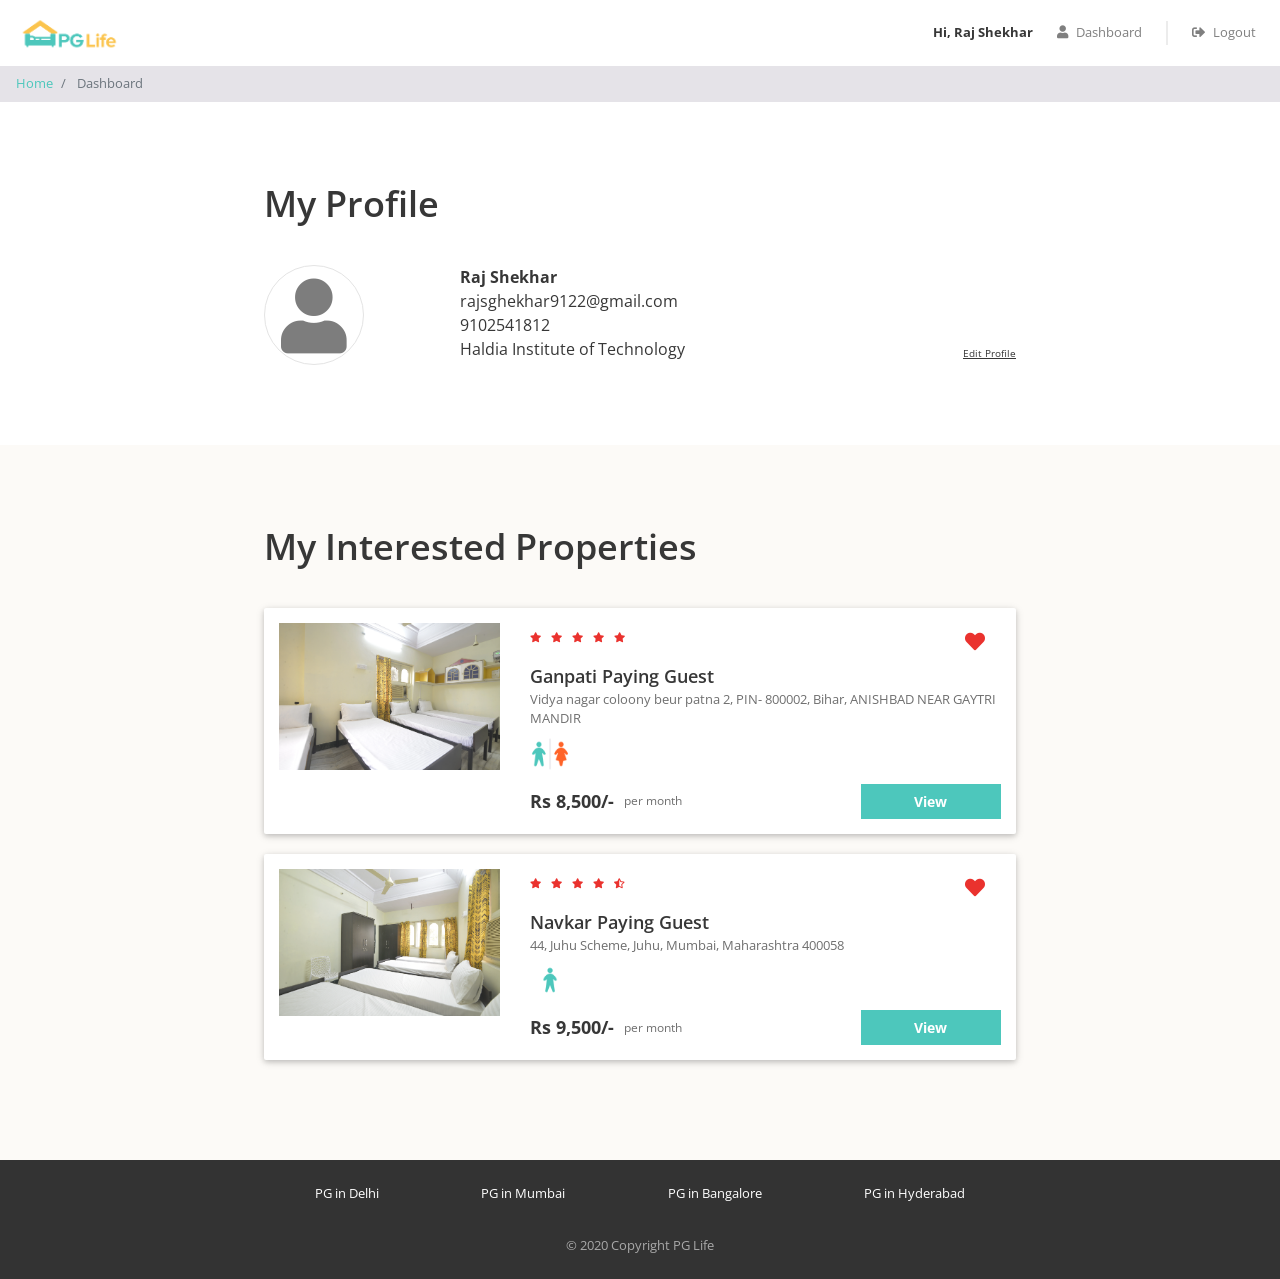
==== dashboard.html @ 9e071aa1 "Initial commit" ====
<!DOCTYPE html>
<html lang="en">

<head>
    <meta name="viewport" content="width=device-width, initial-scale=1">
    <title>Dashboard | PG Life</title>

    <link href="css/bootstrap.min.css" rel="stylesheet" />
    <link href="https://use.fontawesome.com/releases/v5.11.2/css/all.css" rel="stylesheet" />
    <link href="https://fonts.googleapis.com/css2?family=Open+Sans:ital,wght@0,300;0,400;0,600;0,700;0,800;1,300;1,400;1,600;1,700;1,800&display=swap" rel="stylesheet" />
    <link href="css/common.css" rel="stylesheet" />
    <link href="css/dashboard.css" rel="stylesheet" />
</head>

<body>
<div class="header sticky-top">
        <nav class="navbar navbar-expand-md navbar-light">
            <a class="navbar-brand" href="index.html">
                <img src="img/logo.png" />
            </a>
            <button class="navbar-toggler" type="button" data-toggle="collapse" data-target="#my-navbar">
                <span class="navbar-toggler-icon"></span>
            </button>

            <div class="collapse navbar-collapse justify-content-end" id="my-navbar">
                <ul class="navbar-nav">
                    <div class='nav-name'>
                        Hi, Raj Shekhar
                    </div>
                    <li class="nav-item">
                        <a class="nav-link" href="dashboard.html">
                            <i class="fas fa-user"></i>Dashboard
                        </a>
                    </li>
                    <div class="nav-vl"></div>
                    <li class="nav-item">
                        <a class="nav-link" href="#">
                            <i class="fas fa-sign-out-alt"></i>Logout
                        </a>
                    </li>
                </ul>
            </div>
        </nav>
    </div>

    <div id="loading">
    </div>

    <nav aria-label="breadcrumb">
        <ol class="breadcrumb py-2">
            <li class="breadcrumb-item">
                <a href="index.html">Home</a>
            </li>
            <li class="breadcrumb-item active" aria-current="page">
                Dashboard
            </li>
        </ol>
    </nav>

    <div class="my-profile page-container">
        <h1>My Profile</h1>
        <div class="row">
            <div class="col-md-3 profile-img-container">
                <i class="fas fa-user profile-img"></i>
            </div>
            <div class="col-md-9">
                <div class="row no-gutters justify-content-between align-items-end">
                    <div class="profile">
                        <div class="name">Raj Shekhar</div>
                        <div class="email">rajsghekhar9122@gmail.com</div>
                        <div class="phone">9102541812</div>
                        <div class="college">Haldia Institute of Technology</div>
                    </div>
                    <div class="edit">
                        <div class="edit-profile">Edit Profile</div>
                    </div>
                </div>
            </div>
        </div>
    </div>

    <div class="my-interested-properties">
        <div class="page-container">
            <h1>My Interested Properties</h1>

            <div class="property-card property-id-1 row">
                <div class="image-container col-md-4">
                    <img src="img/properties/1/eace7b9114fd6046.jpg" />
                </div>
                <div class="content-container col-md-8">
                    <div class="row no-gutters justify-content-between">
                        <div class="star-container" title="4.8">
                            <i class="fas fa-star"></i>
                            <i class="fas fa-star"></i>
                            <i class="fas fa-star"></i>
                            <i class="fas fa-star"></i>
                            <i class="fas fa-star"></i>
                        </div>
                        <div class="interested-container">
                            <i class="is-interested-image fas fa-heart" property_id="1"></i>
                        </div>
                    </div>
                    <div class="detail-container">
                        <div class="property-name">Ganpati Paying Guest</div>
                        <div class="property-address">Vidya nagar coloony beur patna 2, PIN- 800002, Bihar, ANISHBAD NEAR GAYTRI MANDIR</div>
                        <div class="property-gender">
                            <img src="img/unisex.png">
                        </div>
                    </div>
                    <div class="row no-gutters">
                        <div class="rent-container col-6">
                            <div class="rent">Rs 8,500/-</div>
                            <div class="rent-unit">per month</div>
                        </div>
                        <div class="button-container col-6">
                            <a href="property_detail.html" class="btn btn-primary">View</a>
                        </div>
                    </div>
                </div>
            </div>

            <div class="property-card property-id-2 row">
                <div class="image-container col-md-4">
                    <img src="img/properties/1/1d4f0757fdb86d5f.jpg" />
                </div>
                <div class="content-container col-md-8">
                    <div class="row no-gutters justify-content-between">
                        <div class="star-container" title="4.5">
                            <i class="fas fa-star"></i>
                            <i class="fas fa-star"></i>
                            <i class="fas fa-star"></i>
                            <i class="fas fa-star"></i>
                            <i class="fas fa-star-half-alt"></i>
                        </div>
                        <div class="interested-container">
                            <i class="is-interested-image fas fa-heart" property_id="2"></i>
                        </div>
                    </div>
                    <div class="detail-container">
                        <div class="property-name">Navkar Paying Guest</div>
                        <div class="property-address">44, Juhu Scheme, Juhu, Mumbai, Maharashtra 400058</div>
                        <div class="property-gender">
                            <img src="img/male.png">
                        </div>
                    </div>
                    <div class="row no-gutters">
                        <div class="rent-container col-6">
                            <div class="rent">Rs 9,500/-</div>
                            <div class="rent-unit">per month</div>
                        </div>
                        <div class="button-container col-6">
                            <a href="property_detail.html" class="btn btn-primary">View</a>
                        </div>
                    </div>
                </div>
            </div>


        </div>
    </div>

    <div class="footer">
        <div class="page-container footer-container">
            <div class="footer-cities">
                <div class="footer-city">
                    <a href="property_list.html">PG in Delhi</a>
                </div>
                <div class="footer-city">
                    <a href="property_list.html">PG in Mumbai</a>
                </div>
                <div class="footer-city">
                    <a href="property_list.html">PG in Bangalore</a>
                </div>
                <div class="footer-city">
                    <a href="property_list.html">PG in Hyderabad</a>
                </div>
            </div>
            <div class="footer-copyright">© 2020 Copyright PG Life </div>
        </div>
    </div>

    <script type="text/javascript" src="js/jquery.js"></script>
    <script type="text/javascript" src="js/bootstrap.min.js"></script>
</body>

</html>
---- css/common.css ----
* {
    box-sizing: border-box;
    font-family: 'Open Sans', sans-serif;
}

body {
    color: #373737;
    font-size: 16px;
    position: relative;
}

h1,
h2,
h3,
h4,
h5,
h6 {
    font-weight: 600;
}

h1 {
    font-size: 36px;
    margin-bottom: 40px;
}

@media (max-width: 768px) {
    h1 {
        font-size: 28px;
    }
}

h3 {
    font-size: 24px;
    margin-bottom: 12px;
}

h5 {
    font-size: 16px;
    margin-bottom: 10px;
}

.btn-primary,
.btn-warning,
.btn-danger {
    color: white;
    font-weight: bold;
}

.input-group .input-group-text i {
    width: 14px;
}

input[type="radio"] {
    position: relative;
    top: 1px;
}

.breadcrumb {
    background-color: #e5e3e8;
    font-size: 13px;
    border-radius: 0px;
    margin-bottom: 0px;
}

.container {
    max-width: 920px;
    padding: 0px 20px;
}

.page-container {
    max-width: 800px;
    padding: 80px 24px;
    margin: auto;
}

@media (max-width: 768px) {
    .page-container {
        padding: 64px 24px;
    }
}

.white {
    color: #ffffff;
}

#loading {
    display: none;
    background-color: #666666;
    background-image: url("../img/progress_spinner.gif");
    background-repeat: no-repeat;
    background-position: center;
    opacity: 0.4;
    position: fixed;
    top: 0px;
    right: 0px;
    width: 100%;
    height: 100%;
    z-index: 10000000;
}

/* Login Modal */
#login-modal .modal-dialog {
    width: 350px;
    margin: auto;
}

.modal-footer {
    background-color: #f4f4f4;
    justify-content: center;
}

/* Header */
.header {
    background-color: white;
    font-size: 13px;
}

.header .navbar .navbar-brand img {
    height: 40px;
}

.header .navbar .nav-item i {
    margin-right: 8px;
}

.header .nav-vl {
    border-left: 2px solid #d6d6d678;
    height: 24px;
    margin: auto 16px;
    display: block;
}

@media(max-width:768px) {
    .header .nav-vl {
        display: none;
    }
}

.header .nav-name {
    font-weight: bold;
    margin: auto 16px;
}

@media(max-width:768px) {
    .header .nav-name {
        margin: 8px 0px
    }
}

/* Footer */
.footer {
    background-color: #333333;
    font-size: 13px;
}

.footer-container {
    padding: 24px;
}

.footer-cities {
    display: flex;
    flex-wrap: wrap;
    justify-content: space-around;
}

.footer-city {
    margin-bottom: 8px;
    text-align: center;
}

@media(max-width:768px) {
    .footer-city {
        width: 100%;
    }
}

.footer-city a {
    color: #ffffff;
}

.footer-copyright {
    color: #a9a9a9;
    text-align: center;
    padding-top: 24px;
}
---- css/dashboard.css ----
@media (max-width: 768px) {
    .profile-img-container {
        text-align: center;
        padding-bottom: 32px;
    }
}

.profile-img {
    color: #7d7d7d;
    font-size: 75px;
    text-align: center;
    border: 1px solid #e4e4e4;
    border-radius: 50%;
    height: 100px;
    width: 100px;
    line-height: 100px;
}

.profile .name {
    font-weight: bold;
}

.edit-profile {
    font-size: 10px;
    text-decoration: underline;
    cursor: pointer;
}

.my-interested-properties {
    background-color: #fcfaf7;
}

.property-card {
    background-color: #ffffff;
    border-radius: 2px;
    padding: 15px 0px;
    margin: 20px auto;
    box-shadow: 0 2px 5px 0 rgba(0, 0, 0, 0.16), 0 2px 10px 0 rgba(0, 0, 0, 0.12);
}

.property-card:focus,
.property-card:hover {
    box-shadow: 0 5px 11px 0 rgba(0, 0, 0, 0.18), 0 4px 15px 0 rgba(0, 0, 0, 0.15);
}

.image-container {
    text-align: center;
}

@media (max-width: 768px) {
    .image-container {
        padding-bottom: 12px;
    }
}

.image-container img {
    width: 100%;
    max-width: 300px;
}

.star-container i {
    color: #EA322E;
    font-size: 10px;
    margin-right: 6px;
}

.interested-container {
    text-align: center;
    padding: 8px 16px;
}

.interested-container i {
    color: #EA322E;
    font-size: 20px;
    cursor: pointer;
}

.interested-text {
    font-size: 10px;
}

.detail-container {
    padding-bottom: 10px;
}

.property-name {
    font-size: 18px;
    font-weight: 600;
}

.property-address {
    color: #6f6f6f;
    font-size: 13px;
    padding-bottom: 5px;
}

.property-gender img {
    width: 40px;
}

.rent-container {
    display: flex;
    align-items: center;
}

.rent {
    font-size: 18px;
    font-weight: bold;
    padding-right: 10px;
}

.rent-unit {
    color: #6f6f6f;
    font-size: 12px;
}

.button-container .btn {
    font-size: 14px;
    border-radius: 0px;
    width: 140px;
    float: right;
}
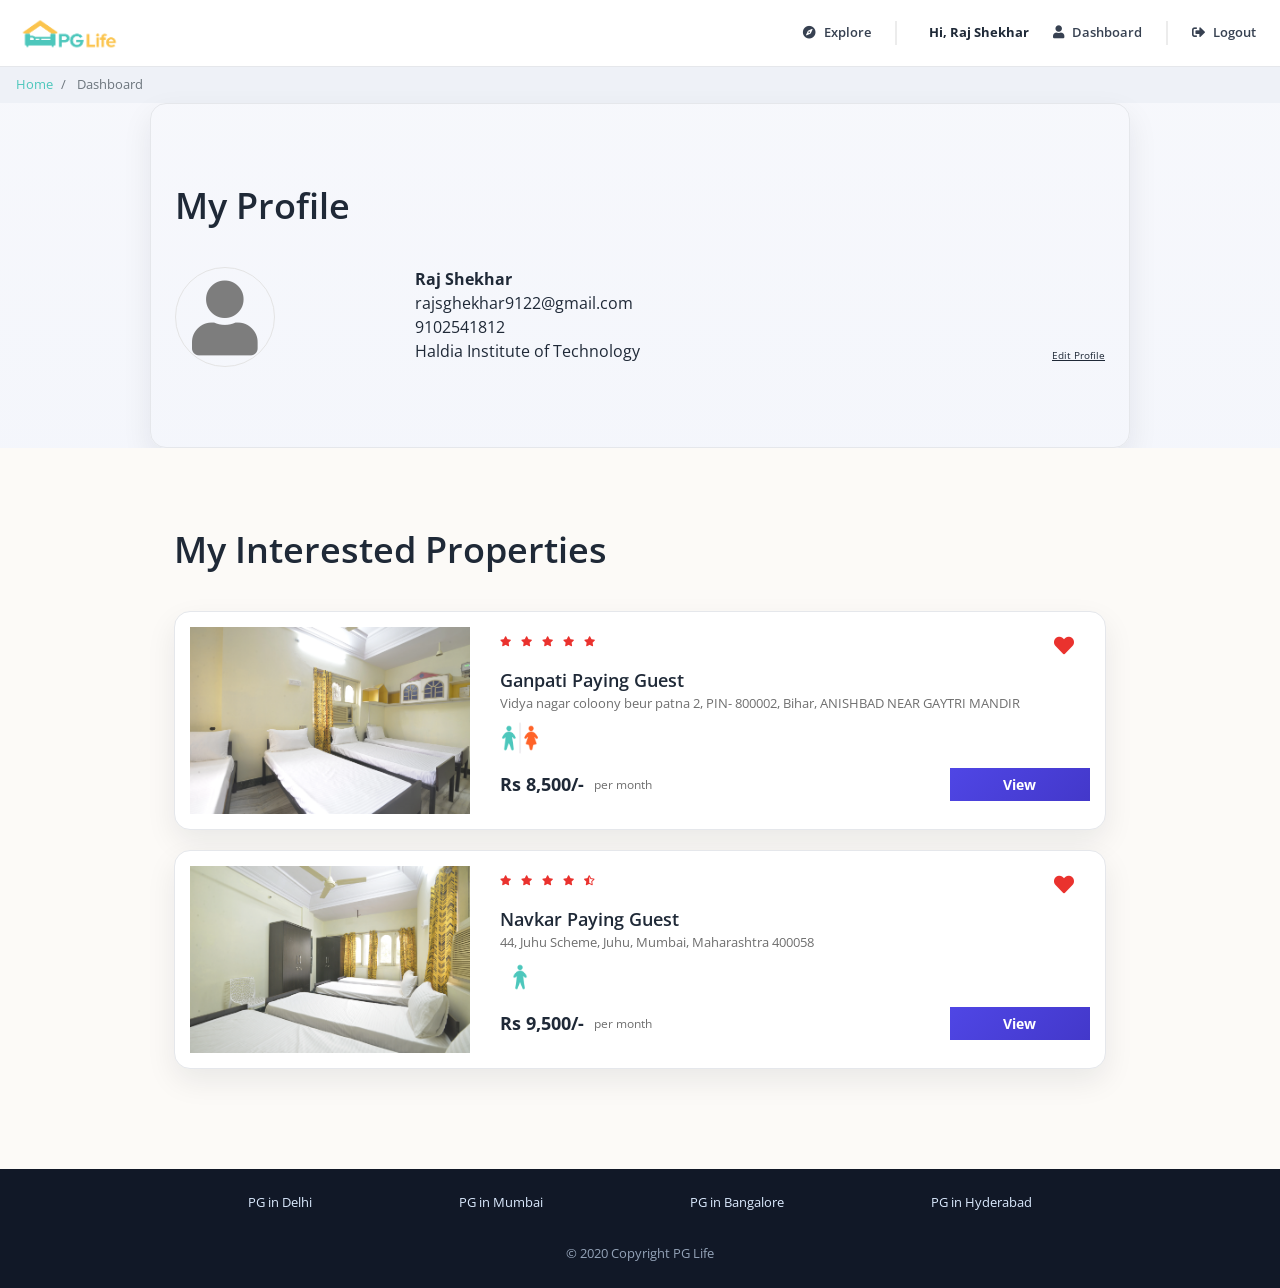
==== commit e2645b83: "Refresh PGLife UI and expand demo booking flow. Add city-specific listing pages, explore and payment" ====
--- a/dashboard.html
+++ b/dashboard.html
@@ -10,6 +10,7 @@
     <link href="https://fonts.googleapis.com/css2?family=Open+Sans:ital,wght@0,300;0,400;0,600;0,700;0,800;1,300;1,400;1,600;1,700;1,800&display=swap" rel="stylesheet" />
     <link href="css/common.css" rel="stylesheet" />
     <link href="css/dashboard.css" rel="stylesheet" />
+    <link href="css/modern.css" rel="stylesheet" />
 </head>
 
 <body>
@@ -24,6 +25,12 @@
 
             <div class="collapse navbar-collapse justify-content-end" id="my-navbar">
                 <ul class="navbar-nav">
+                    <li class="nav-item">
+                        <a class="nav-link" href="explore.html">
+                            <i class="fas fa-compass"></i>Explore
+                        </a>
+                    </li>
+                    <div class="nav-vl"></div>
                     <div class='nav-name'>
                         Hi, Raj Shekhar
                     </div>
--- a/css/modern.css
+++ b/css/modern.css
@@ -0,0 +1,106 @@
+:root {
+    --bg-soft: #f5f7fb;
+    --surface: #ffffff;
+    --text: #1f2937;
+    --muted: #6b7280;
+    --primary: #4f46e5;
+    --primary-dark: #4338ca;
+    --accent: #14b8a6;
+    --border: #e5e7eb;
+    --shadow: 0 12px 30px rgba(15, 23, 42, 0.08);
+}
+
+body {
+    background: linear-gradient(180deg, #f7f8fc 0%, #eff3fb 100%);
+    color: var(--text);
+}
+
+.header {
+    background: rgba(255, 255, 255, 0.94);
+    backdrop-filter: blur(10px);
+    border-bottom: 1px solid var(--border);
+}
+
+.header .nav-link {
+    color: #374151 !important;
+    font-weight: 600;
+}
+
+.header .nav-link:hover {
+    color: var(--primary) !important;
+}
+
+.breadcrumb {
+    background: #eef1f7;
+}
+
+.banner-container {
+    border-bottom-left-radius: 24px;
+    border-bottom-right-radius: 24px;
+}
+
+.page-container {
+    max-width: 980px;
+}
+
+.city-card,
+.property-card,
+.testimonial-block,
+.my-profile,
+.property-summary {
+    border-radius: 16px;
+    border: 1px solid var(--border);
+    box-shadow: var(--shadow);
+}
+
+.property-card,
+.property-summary {
+    background: var(--surface);
+}
+
+.property-card {
+    transition: transform 0.25s ease, box-shadow 0.25s ease;
+}
+
+.property-card:hover {
+    transform: translateY(-4px);
+    box-shadow: 0 18px 34px rgba(15, 23, 42, 0.13);
+}
+
+.btn-primary {
+    background: linear-gradient(135deg, var(--primary), var(--primary-dark));
+    border: none;
+    border-radius: 10px;
+}
+
+.btn-primary:hover {
+    background: linear-gradient(135deg, #4338ca, #3730a3);
+}
+
+.footer {
+    background: #111827;
+}
+
+.footer-city a {
+    color: #dbeafe;
+}
+
+.footer-copyright {
+    color: #94a3b8;
+}
+
+.section-title {
+    display: flex;
+    align-items: center;
+    justify-content: space-between;
+    margin-bottom: 16px;
+}
+
+.section-title .chip {
+    background: #e0e7ff;
+    color: #3730a3;
+    border-radius: 999px;
+    padding: 6px 12px;
+    font-size: 12px;
+    font-weight: 700;
+}
